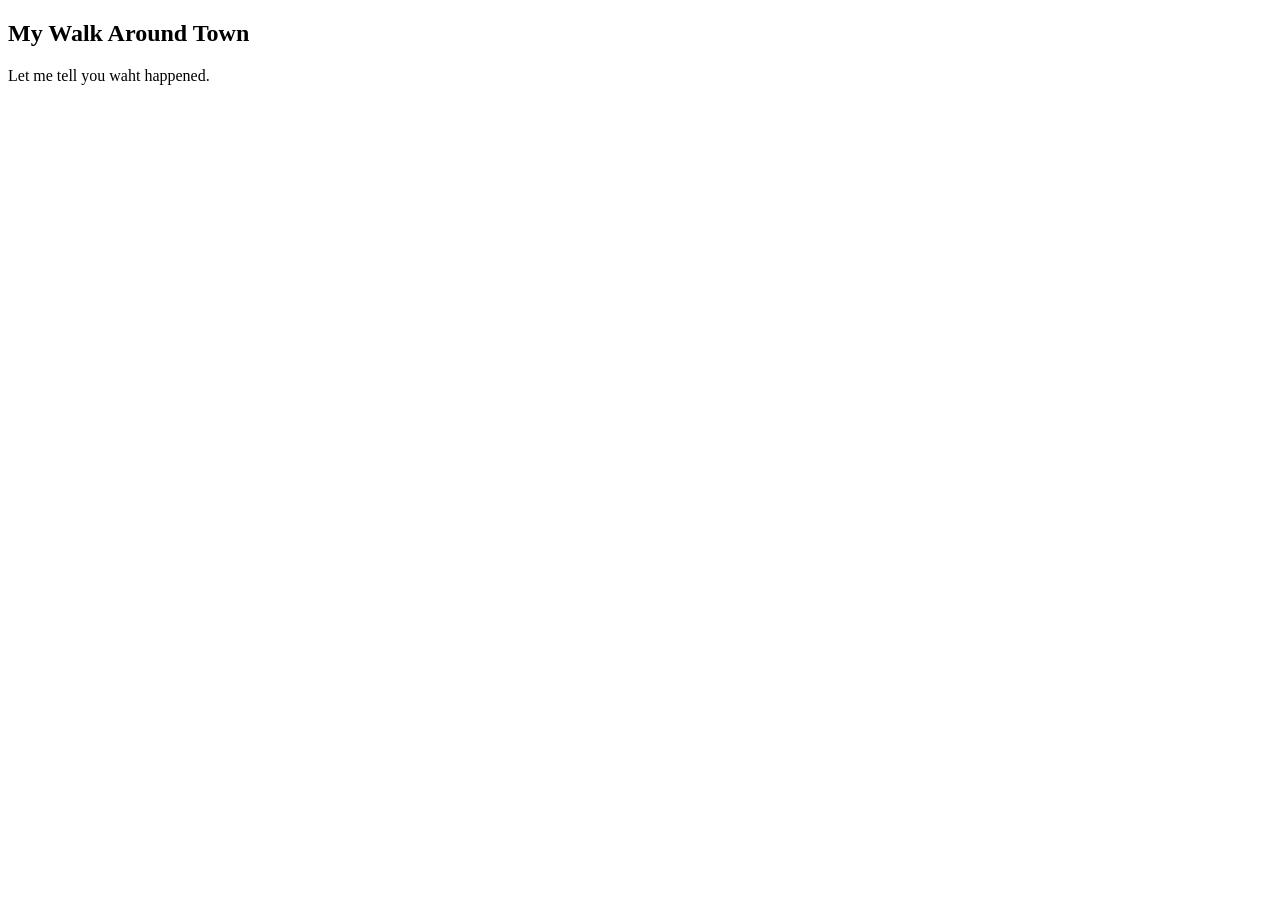
==== project-1/index.html @ 925f9e9b "hello" ====
<!DOCTYPE html>
<html>
    <head>
<title>My Walk Around Town</title>
    </head>
    <heal>
        <body>
            <section>
                <h1>My Walk Around Town</h1>
                <p>Let me tell you waht happened.</p>
            </section>
        </body>
    </heal>
</html>
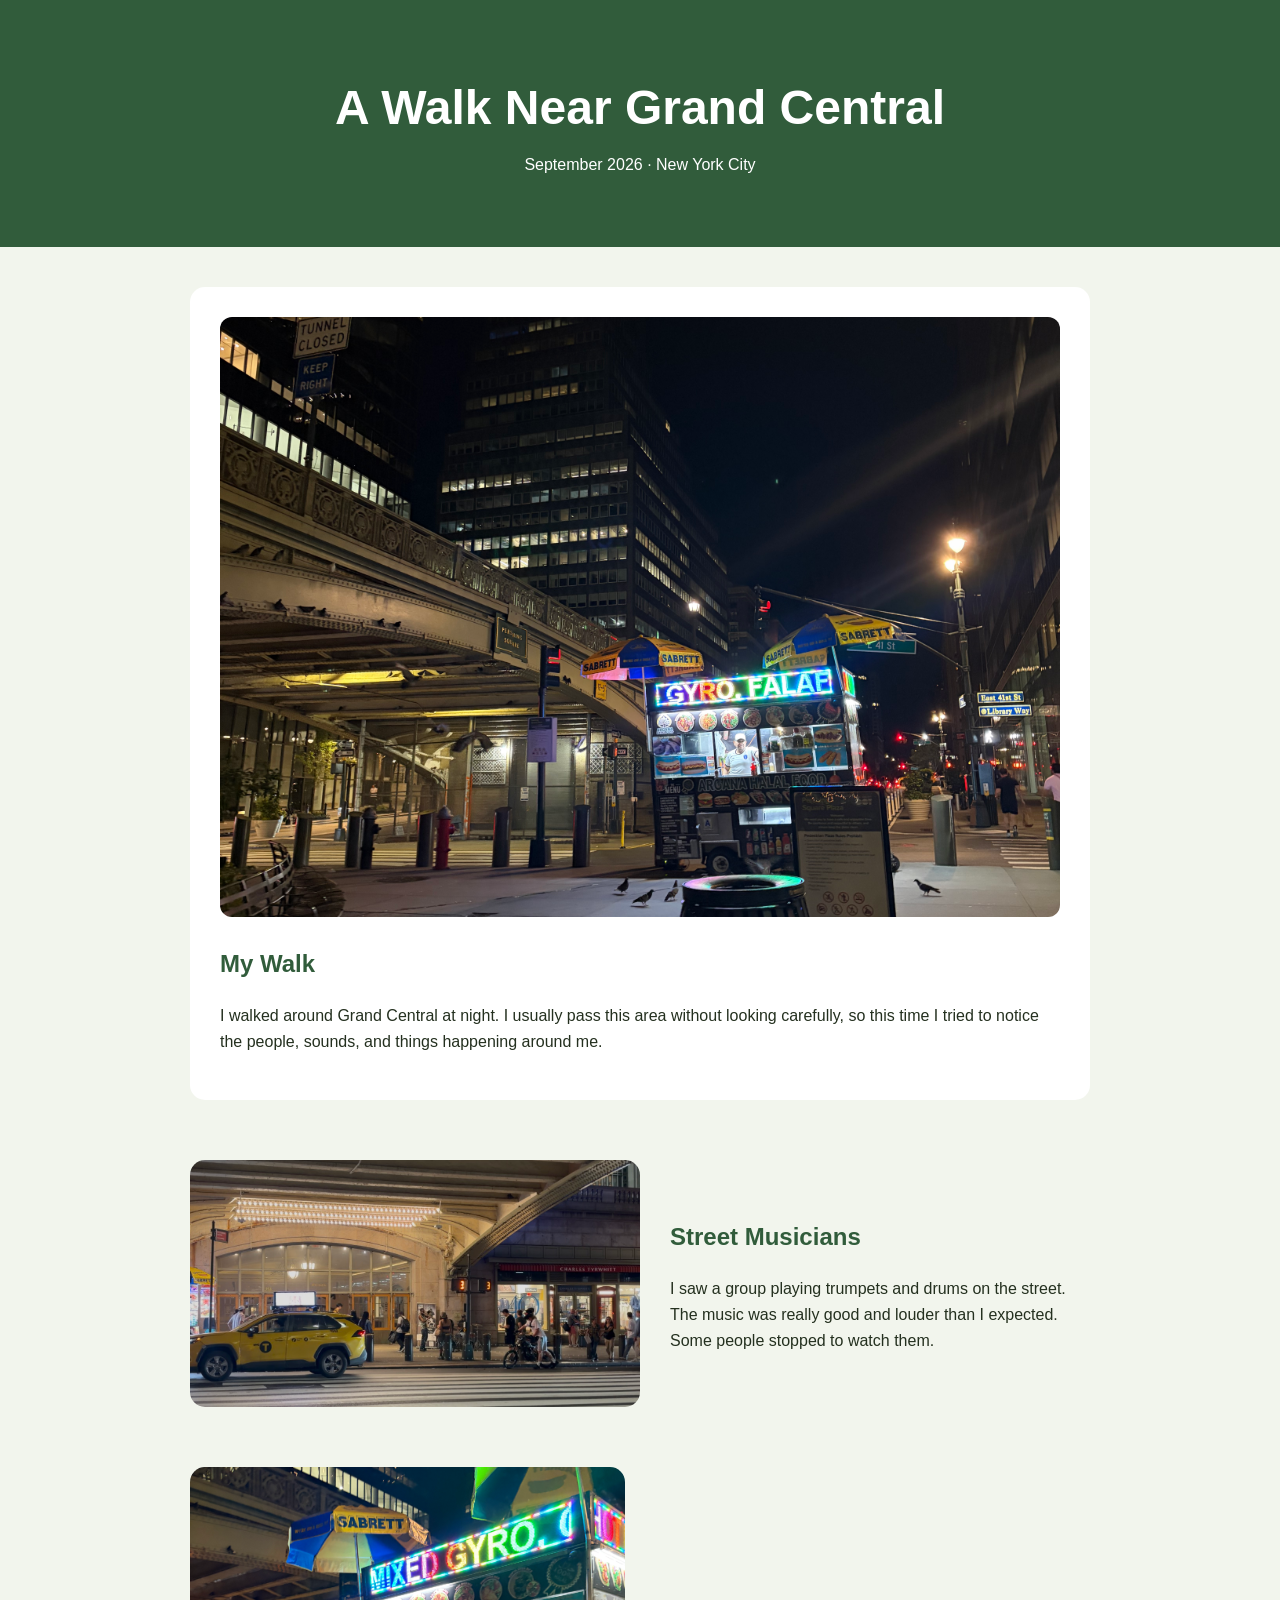
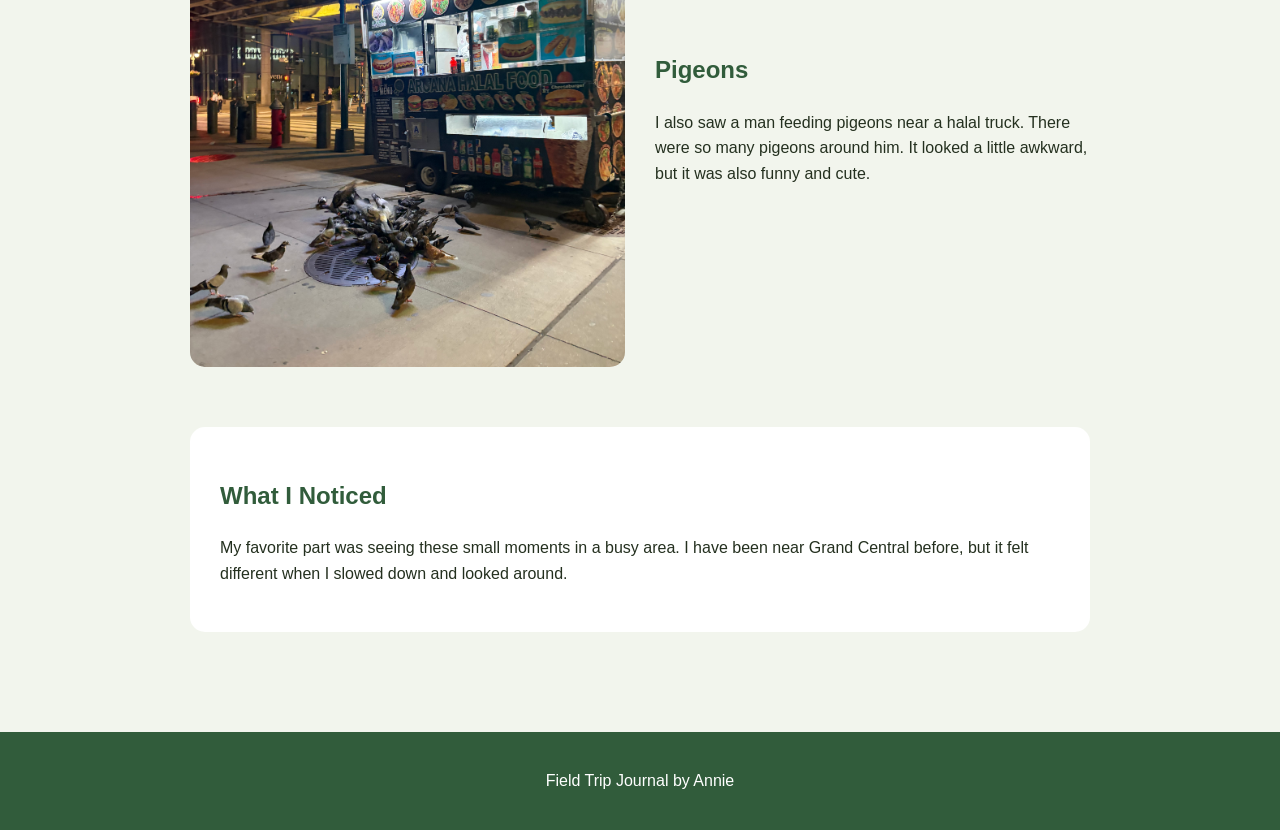
==== commit 8a23657b: "Update project 1" ====
--- a/project-1/index.html
+++ b/project-1/index.html
@@ -1,14 +1,82 @@
 <!DOCTYPE html>
-<html>
-    <head>
-<title>My Walk Around Town</title>
-    </head>
-    <heal>
-        <body>
-            <section>
-                <h1>My Walk Around Town</h1>
-                <p>Let me tell you waht happened.</p>
-            </section>
-        </body>
-    </heal>
-</html>+<html lang="en">
+
+<head>
+    <meta charset="UTF-8">
+    <meta name="viewport" content="width=device-width, initial-scale=1.0">
+    <title>A Walk Near Grand Central</title>
+    <link rel="stylesheet" href="style.css">
+</head>
+
+<body>
+
+    <header>
+        <h1>A Walk Near Grand Central</h1>
+        <p class="date">September 2026 · New York City</p>
+    </header>
+
+    <main>
+
+        <section class="introduction">
+            <img class="main-image"
+                src="street.jpeg"
+                alt="Street near Grand Central">
+
+            <h2>My Walk</h2>
+
+            <p>
+                I walked around Grand Central at night. I usually pass this
+                area without looking carefully, so this time I tried to notice
+                the people, sounds, and things happening around me.
+            </p>
+        </section>
+
+        <section class="observation">
+            <img src="performance.jpeg"
+                alt="Street musicians near Grand Central">
+
+            <div class="text">
+                <h2>Street Musicians</h2>
+
+                <p>
+                    I saw a group playing trumpets and drums on the street.
+                    The music was really good and louder than I expected.
+                    Some people stopped to watch them.
+                </p>
+            </div>
+        </section>
+
+        <section class="observation">
+            <img src="pigeons.jpeg"
+                alt="Pigeons near a halal truck">
+
+            <div class="text">
+                <h2>Pigeons</h2>
+
+                <p>
+                    I also saw a man feeding pigeons near a halal truck.
+                    There were so many pigeons around him. It looked a little
+                    awkward, but it was also funny and cute.
+                </p>
+            </div>
+        </section>
+
+        <section class="reflection">
+            <h2>What I Noticed</h2>
+
+            <p>
+                My favorite part was seeing these small moments in a busy area.
+                I have been near Grand Central before, but it felt different
+                when I slowed down and looked around.
+            </p>
+        </section>
+
+    </main>
+
+    <footer>
+        <p>Field Trip Journal by Annie</p>
+    </footer>
+
+</body>
+
+</html>
--- a/project-1/style.css
+++ b/project-1/style.css
@@ -0,0 +1,91 @@
+body {
+    margin: 0;
+    background-color: #f2f5ed;
+    color: #24301f;
+    font-family: Arial, sans-serif;
+    line-height: 1.6;
+}
+
+header {
+    background-color: #315c3b;
+    color: white;
+    text-align: center;
+    padding: 70px 20px;
+}
+
+h1 {
+    margin: 0 0 5px;
+    font-size: 48px;
+}
+
+.date {
+    margin: 0;
+    font-size: 16px;
+}
+
+main {
+    max-width: 900px;
+    margin: auto;
+    padding: 40px 20px;
+}
+
+section {
+    margin-bottom: 60px;
+}
+
+.introduction,
+.reflection {
+    background-color: white;
+    padding: 30px;
+    border-radius: 15px;
+}
+
+.main-image {
+    width: 100%;
+    max-height: 600px;
+    object-fit: cover;
+    border-radius: 12px;
+}
+
+.observation {
+    display: flex;
+    align-items: center;
+    gap: 30px;
+}
+
+.observation img {
+    width: 50%;
+    max-height: 500px;
+    object-fit: cover;
+    border-radius: 15px;
+}
+
+.observation .text {
+    width: 50%;
+}
+
+h2 {
+    color: #315c3b;
+}
+
+footer {
+    background-color: #315c3b;
+    color: white;
+    text-align: center;
+    padding: 20px;
+}
+
+@media (max-width: 700px) {
+    .observation {
+        display: block;
+    }
+
+    .observation img,
+    .observation .text {
+        width: 100%;
+    }
+
+    h1 {
+        font-size: 36px;
+    }
+}
